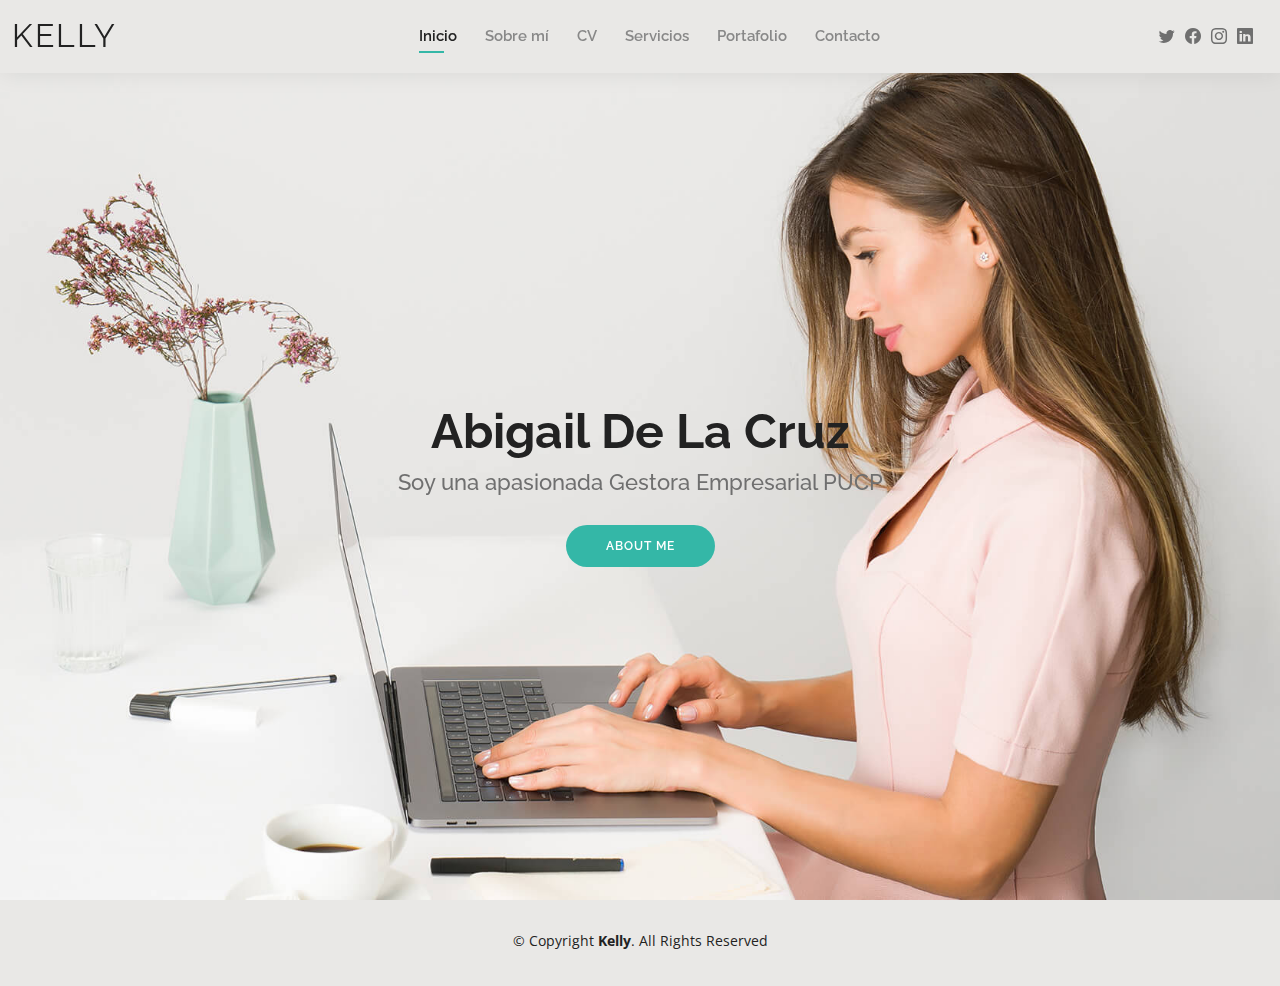
==== index.html @ e02df308 "Update index.html" ====
<!DOCTYPE html>
<html lang="en">

<head>
  <meta charset="utf-8">
  <meta content="width=device-width, initial-scale=1.0" name="viewport">

  <title>Kelly Bootstrap Template - Index</title>
  <meta content="" name="description">
  <meta content="" name="keywords">

  <!-- Favicons -->
  <link href="assets/img/favicon.png" rel="icon">
  <link href="assets/img/apple-touch-icon.png" rel="apple-touch-icon">

  <!-- Google Fonts -->
  <link href="https://fonts.googleapis.com/css?family=Open+Sans:300,300i,400,400i,600,600i,700,700i|Raleway:300,300i,400,400i,500,500i,600,600i,700,700i|Poppins:300,300i,400,400i,500,500i,600,600i,700,700i" rel="stylesheet">

  <!-- Vendor CSS Files -->
  <link href="assets/vendor/aos/aos.css" rel="stylesheet">
  <link href="assets/vendor/bootstrap/css/bootstrap.min.css" rel="stylesheet">
  <link href="assets/vendor/bootstrap-icons/bootstrap-icons.css" rel="stylesheet">
  <link href="assets/vendor/boxicons/css/boxicons.min.css" rel="stylesheet">
  <link href="assets/vendor/glightbox/css/glightbox.min.css" rel="stylesheet">
  <link href="assets/vendor/swiper/swiper-bundle.min.css" rel="stylesheet">

  <!-- Template Main CSS File -->
  <link href="assets/css/style.css" rel="stylesheet">

  <!-- =======================================================
  * Template Name: Kelly
  * Updated: Jan 09 2024 with Bootstrap v5.3.2
  * Template URL: https://bootstrapmade.com/kelly-free-bootstrap-cv-resume-html-template/
  * Author: BootstrapMade.com
  * License: https://bootstrapmade.com/license/
  ======================================================== -->
</head>

<body>

  <!-- ======= Header ======= -->
  <header id="header" class="fixed-top">
    <div class="container-fluid d-flex justify-content-between align-items-center">

      <h1 class="logo me-auto me-lg-0"><a href="index.html">Kelly</a></h1>
      <!-- Uncomment below if you prefer to use an image logo -->
      <!-- <a href="index.html" class="logo"><img src="assets/img/logo.png" alt="" class="img-fluid"></a>-->

      <nav id="navbar" class="navbar order-last order-lg-0">
        <ul>
          <li><a class="active" href="index.html">Inicio</a></li>
          <li><a href="about.html">Sobre mí</a></li>
          <li><a href="contact.html">CV</a></li>
          <li><a href="services.html">Servicios</a></li>
          <li><a href="portfolio.html">Portafolio</a></li>
          <li><a href="contact.html">Contacto</a></li>
        </ul>
        <i class="bi bi-list mobile-nav-toggle"></i>
      </nav><!-- .navbar -->

      <div class="header-social-links">
        <a href="#" class="twitter"><i class="bi bi-twitter"></i></a>
        <a href="#" class="facebook"><i class="bi bi-facebook"></i></a>
        <a href="#" class="instagram"><i class="bi bi-instagram"></i></a>
        <a href="#" class="linkedin"><i class="bi bi-linkedin"></i></i></a>
      </div>

    </div>

  </header><!-- End Header -->

  <!-- ======= Hero Section ======= -->
  <section id="hero" class="d-flex align-items-center">
    <div class="container d-flex flex-column align-items-center" data-aos="zoom-in" data-aos-delay="100">
      <h1>Abigail De La Cruz</h1>
      <h2>Soy una apasionada Gestora Empresarial PUCP  </h2>
      <a href="about.html" class="btn-about">About Me</a>
    </div>
  </section><!-- End Hero -->

  <!-- ======= Footer ======= -->
  <footer id="footer">
    <div class="container">
      <div class="copyright">
        &copy; Copyright <strong><span>Kelly</span></strong>. All Rights Reserved
      </div>
      <div class="credits">
        <!-- All the links in the footer should remain intact. -->
        <!-- You can delete the links only if you purchased the pro version. -->
        <!-- Licensing information: https://bootstrapmade.com/license/ -->
        <!-- Purchase the pro version with working PHP/AJAX contact form: https://bootstrapmade.com/kelly-free-bootstrap-cv-resume-html-template/ -->
      </div>
    </div>
  </footer><!-- End  Footer -->

  <div id="preloader"></div>
  <a href="#" class="back-to-top d-flex align-items-center justify-content-center"><i class="bi bi-arrow-up-short"></i></a>

  <!-- Vendor JS Files -->
  <script src="assets/vendor/purecounter/purecounter_vanilla.js"></script>
  <script src="assets/vendor/aos/aos.js"></script>
  <script src="assets/vendor/bootstrap/js/bootstrap.bundle.min.js"></script>
  <script src="assets/vendor/glightbox/js/glightbox.min.js"></script>
  <script src="assets/vendor/isotope-layout/isotope.pkgd.min.js"></script>
  <script src="assets/vendor/swiper/swiper-bundle.min.js"></script>
  <script src="assets/vendor/waypoints/noframework.waypoints.js"></script>
  <script src="assets/vendor/php-email-form/validate.js"></script>

  <!-- Template Main JS File -->
  <script src="assets/js/main.js"></script>

</body>

</html>
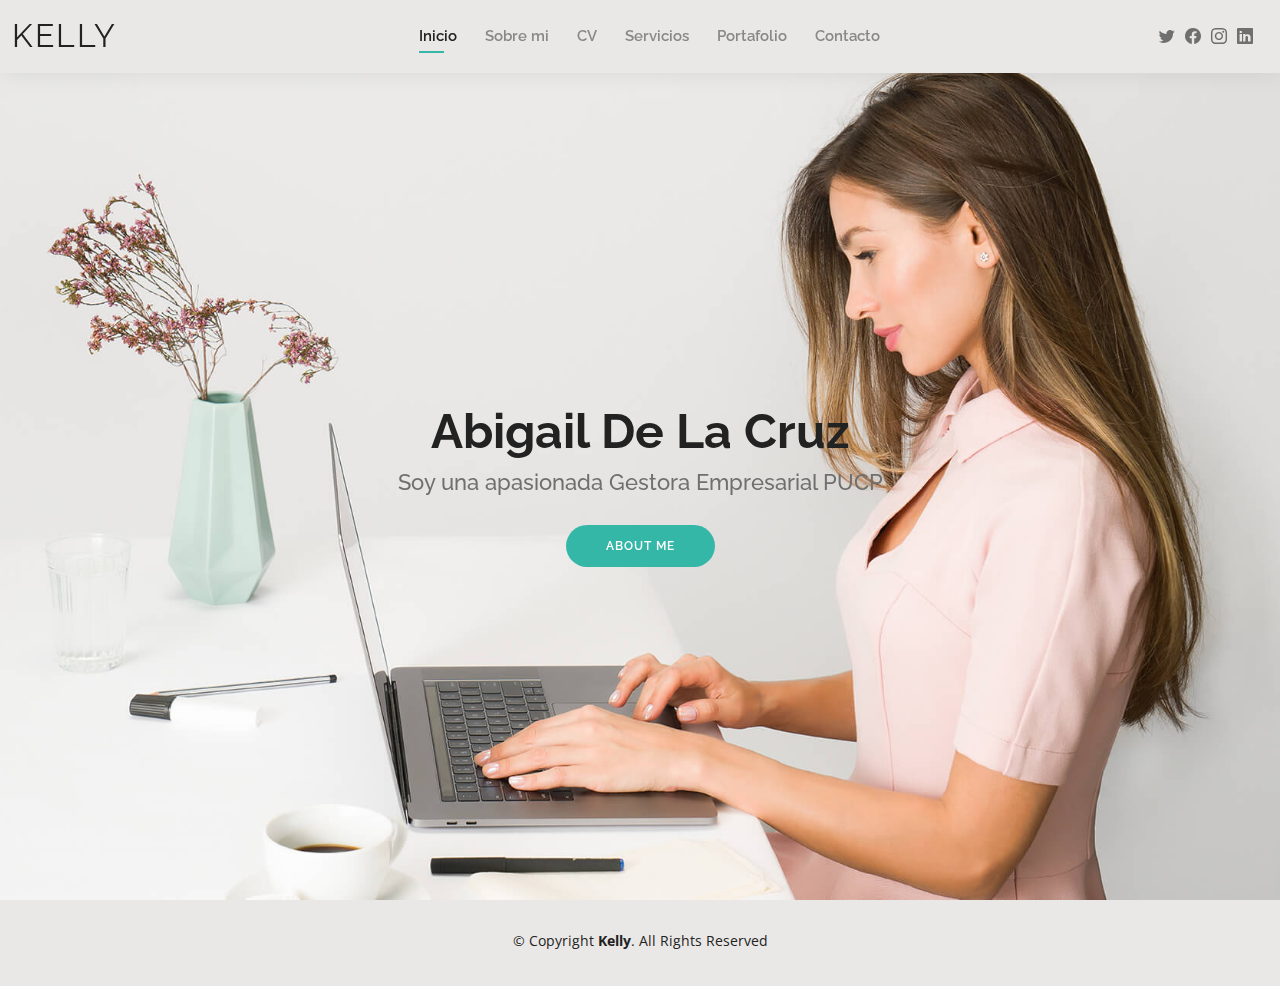
==== commit 3fc8df69: "Update index.html" ====
--- a/index.html
+++ b/index.html
@@ -49,7 +49,7 @@
       <nav id="navbar" class="navbar order-last order-lg-0">
         <ul>
           <li><a class="active" href="index.html">Inicio</a></li>
-          <li><a href="about.html">Sobre mí</a></li>
+          <li><a href="about.html">Sobre mi</a></li>
           <li><a href="contact.html">CV</a></li>
           <li><a href="services.html">Servicios</a></li>
           <li><a href="portfolio.html">Portafolio</a></li>
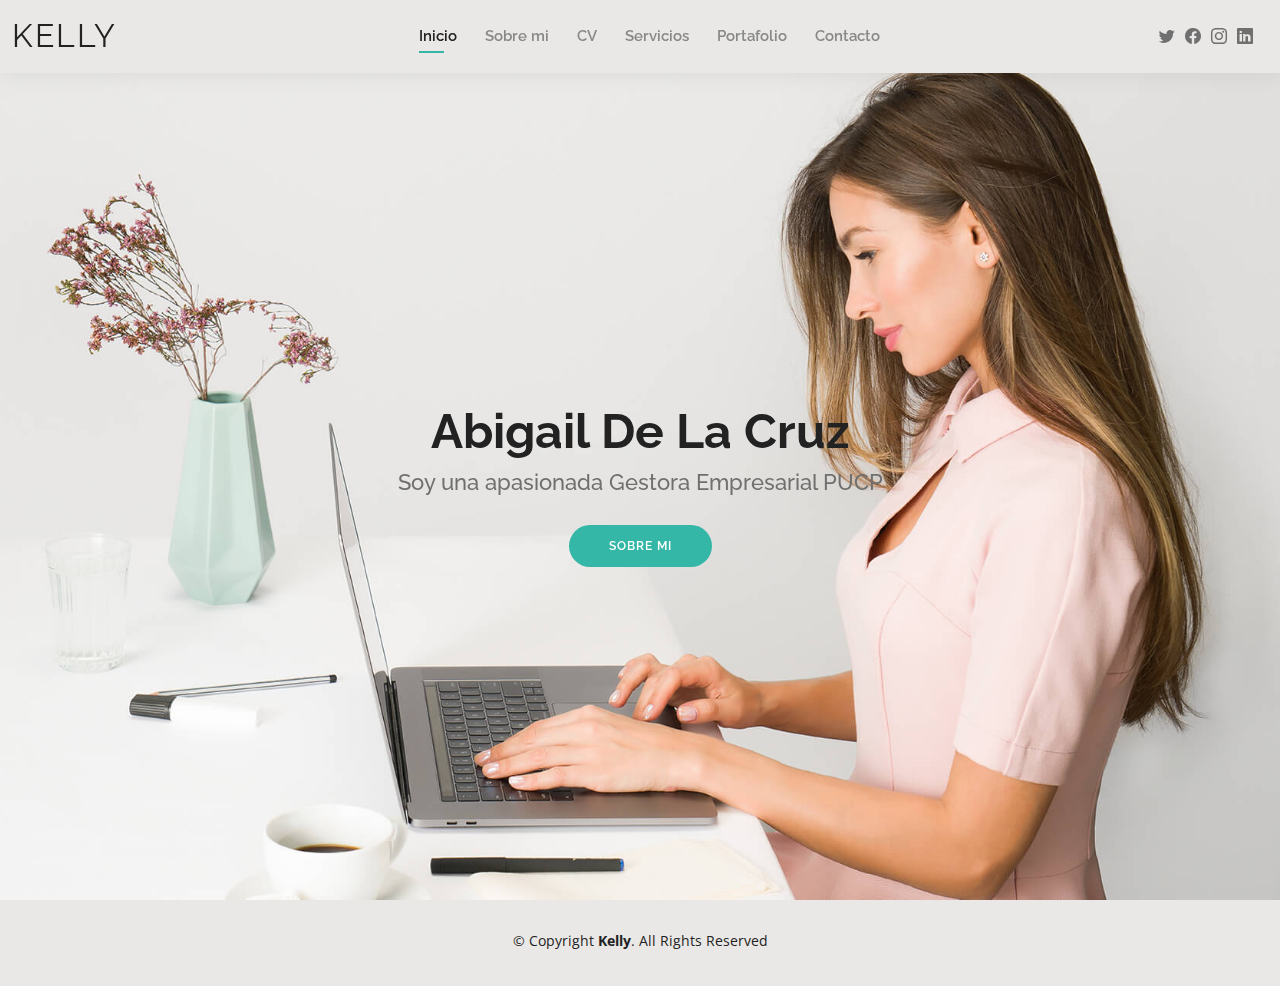
==== commit e7441524: "Update index.html" ====
--- a/index.html
+++ b/index.html
@@ -74,7 +74,7 @@
     <div class="container d-flex flex-column align-items-center" data-aos="zoom-in" data-aos-delay="100">
       <h1>Abigail De La Cruz</h1>
       <h2>Soy una apasionada Gestora Empresarial PUCP  </h2>
-      <a href="about.html" class="btn-about">About Me</a>
+      <a href="about.html" class="btn-about">Sobre mi</a>
     </div>
   </section><!-- End Hero -->
 
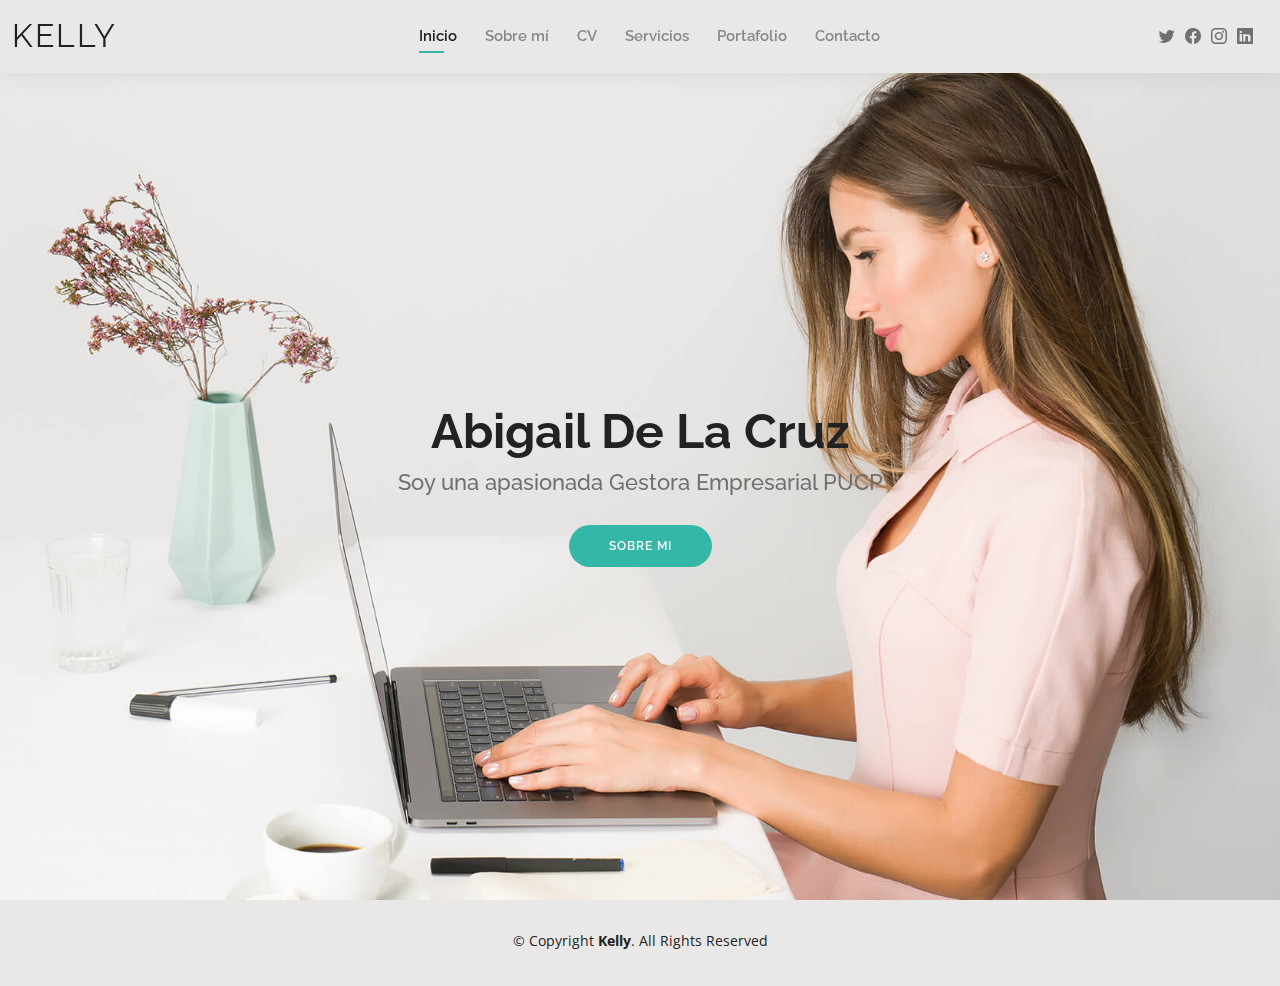
==== commit 8442c7dd: "Update index.html" ====
--- a/index.html
+++ b/index.html
@@ -49,7 +49,7 @@
       <nav id="navbar" class="navbar order-last order-lg-0">
         <ul>
           <li><a class="active" href="index.html">Inicio</a></li>
-          <li><a href="about.html">Sobre mi</a></li>
+          <li><a href="about.html">Sobre mí</a></li>
           <li><a href="contact.html">CV</a></li>
           <li><a href="services.html">Servicios</a></li>
           <li><a href="portfolio.html">Portafolio</a></li>
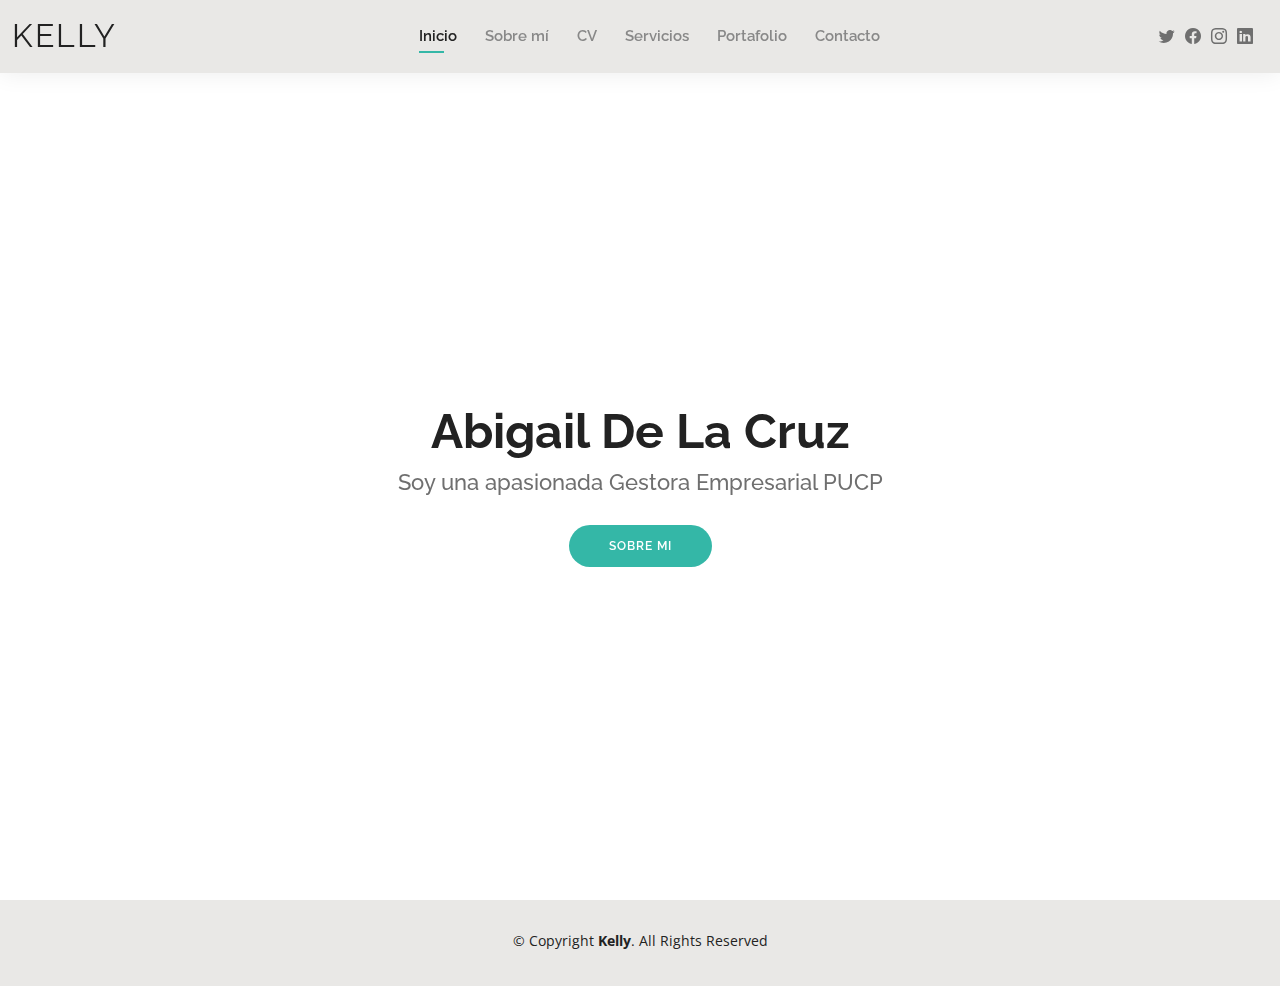
==== commit a6553760: "Update index.html" ====
--- a/index.html
+++ b/index.html
@@ -3,7 +3,7 @@
 
 <head>
   <meta charset="utf-8">
-  <meta content="width=device-width, initial-scale=1.0" name="viewport">
+  <meta content="width=device-width, initial-scale=1.0" name="viewport"> 
 
   <title>Kelly Bootstrap Template - Index</title>
   <meta content="" name="description">
--- a/assets/css/style.css
+++ b/assets/css/style.css
@@ -421,7 +421,7 @@
 #hero {
   width: 100%;
   height: 100vh;
-  background: url("../img/hero-bg.jpg") top right;
+  background: url("../img/inicio2 (1).png.png") top right;
   background-size: cover;
 }
 
@@ -1286,4 +1286,4 @@
 
 #footer .credits a {
   color: #34b7a7;
-}+}
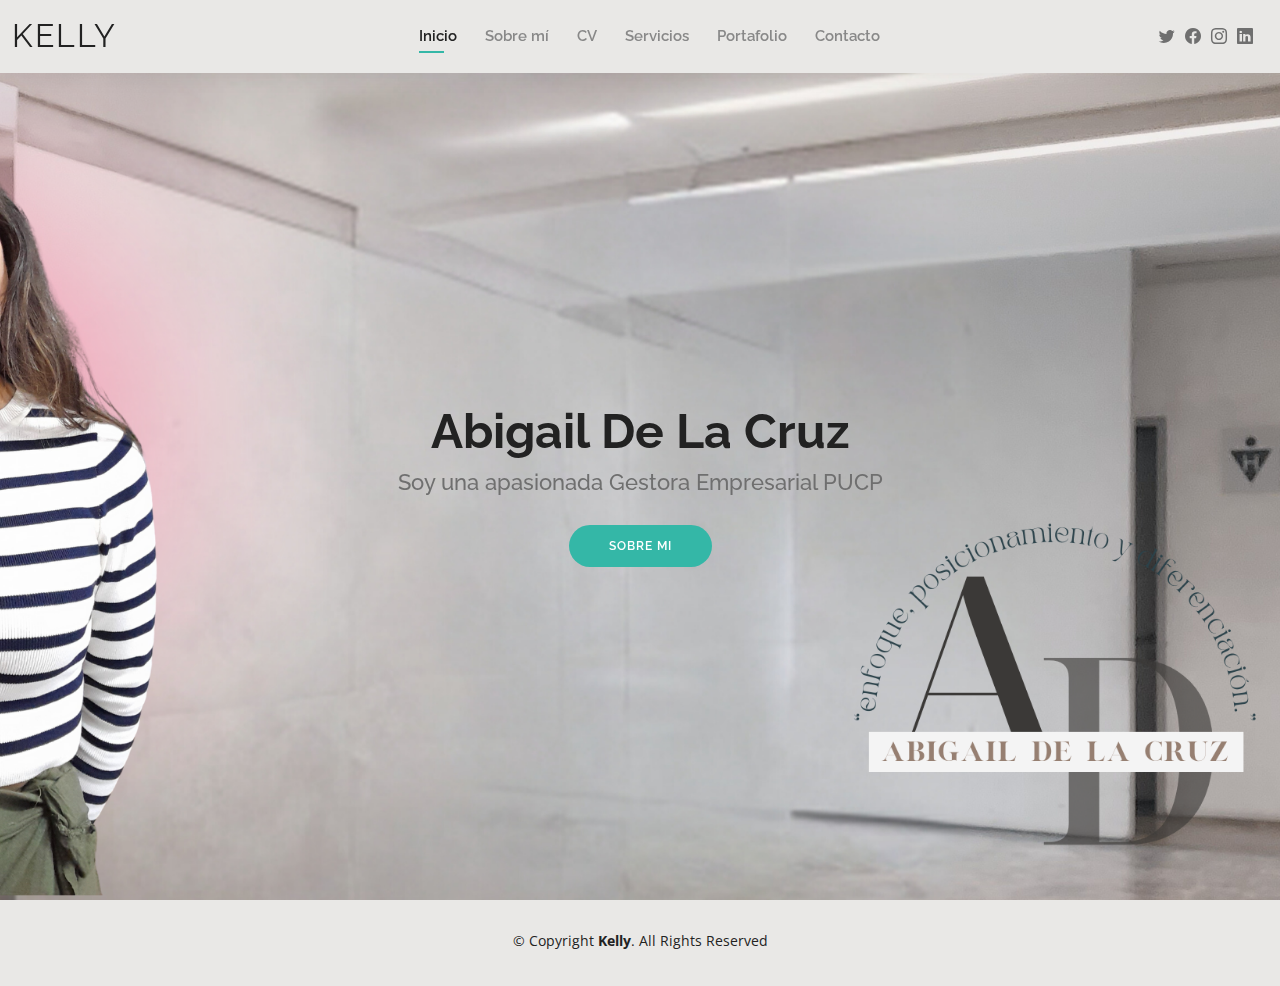
==== commit f3aecb35: "Update index.html" ====
--- a/index.html
+++ b/index.html
@@ -25,7 +25,7 @@
   <link href="assets/vendor/swiper/swiper-bundle.min.css" rel="stylesheet">
 
   <!-- Template Main CSS File -->
-  <link href="assets/css/style.css" rel="stylesheet">
+  <link href="assets/css/style.css" rel="stylesheet"> 
 
   <!-- =======================================================
   * Template Name: Kelly
--- a/assets/css/style.css
+++ b/assets/css/style.css
@@ -421,7 +421,7 @@
 #hero {
   width: 100%;
   height: 100vh;
-  background: url("../img/inicio2 (1).png.png") top right;
+  background: url("../img/inicio2.png") top right;
   background-size: cover;
 }
 
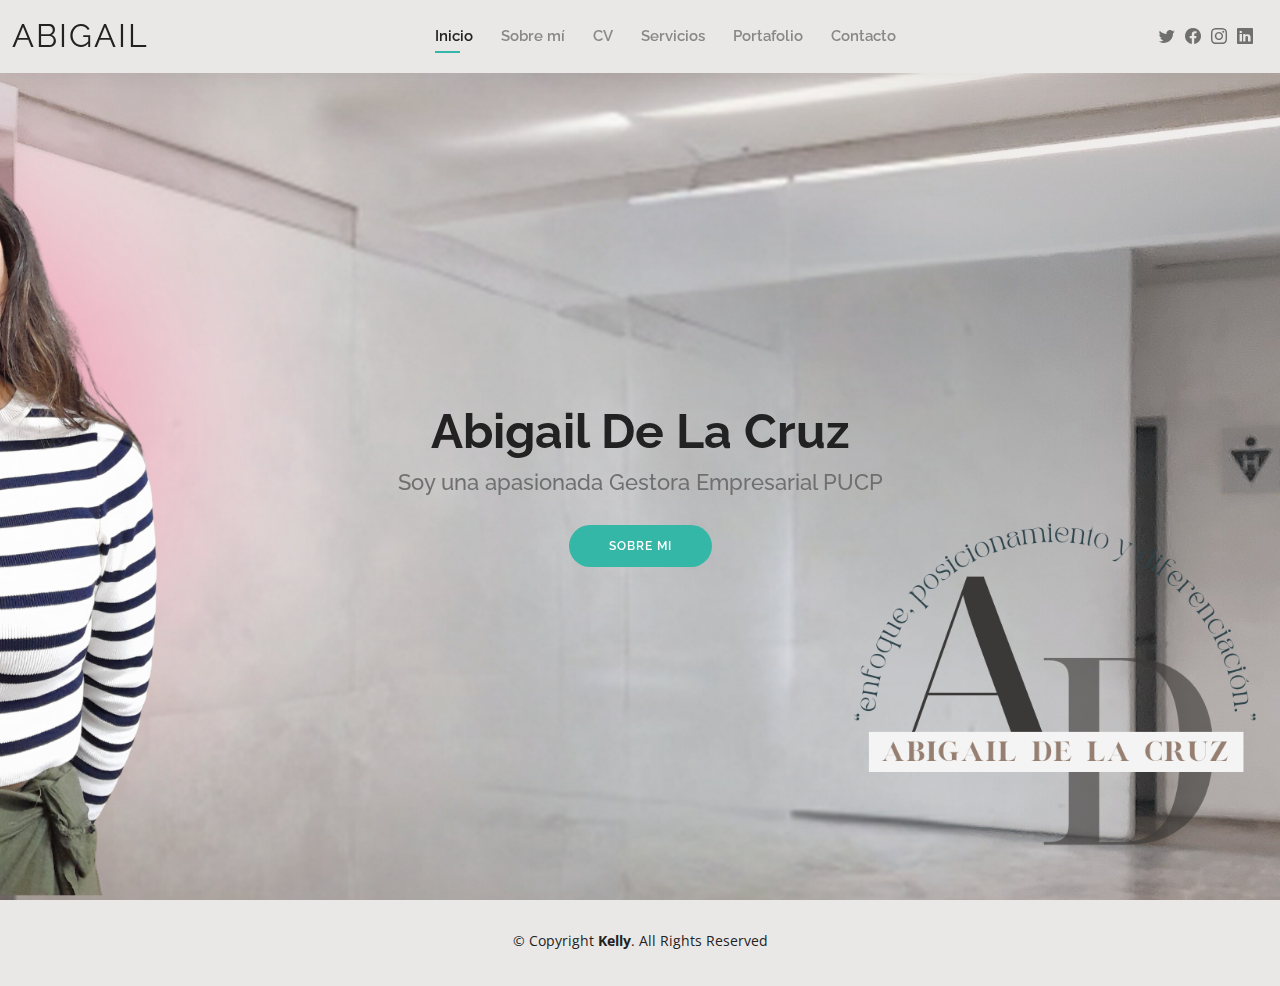
==== commit 95bec040: "Update index.html" ====
--- a/index.html
+++ b/index.html
@@ -5,7 +5,7 @@
   <meta charset="utf-8">
   <meta content="width=device-width, initial-scale=1.0" name="viewport"> 
 
-  <title>Kelly Bootstrap Template - Index</title>
+  <title>Inicio - Abigail De La Cruz</title>
   <meta content="" name="description">
   <meta content="" name="keywords">
 
@@ -42,7 +42,7 @@
   <header id="header" class="fixed-top">
     <div class="container-fluid d-flex justify-content-between align-items-center">
 
-      <h1 class="logo me-auto me-lg-0"><a href="index.html">Kelly</a></h1>
+      <h1 class="logo me-auto me-lg-0"><a href="index.html">Abigail</a></h1>
       <!-- Uncomment below if you prefer to use an image logo -->
       <!-- <a href="index.html" class="logo"><img src="assets/img/logo.png" alt="" class="img-fluid"></a>-->
 
